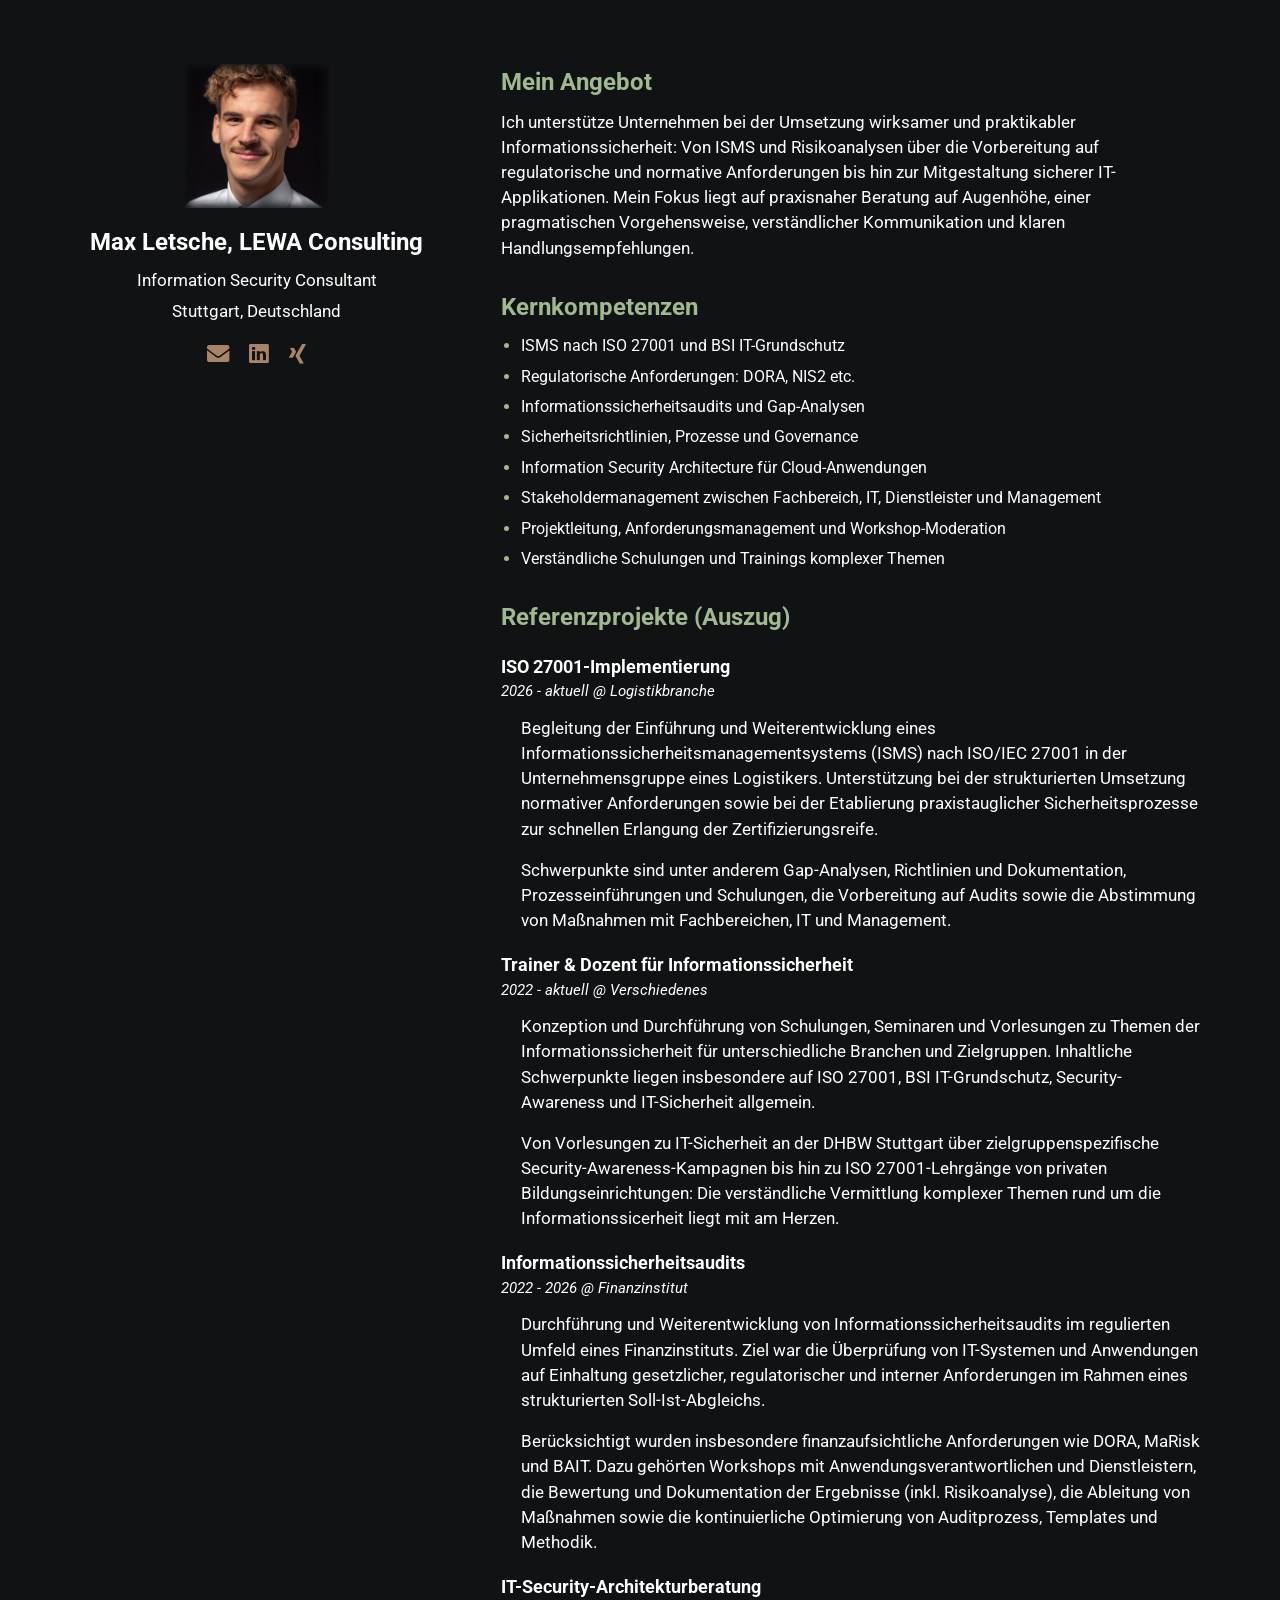
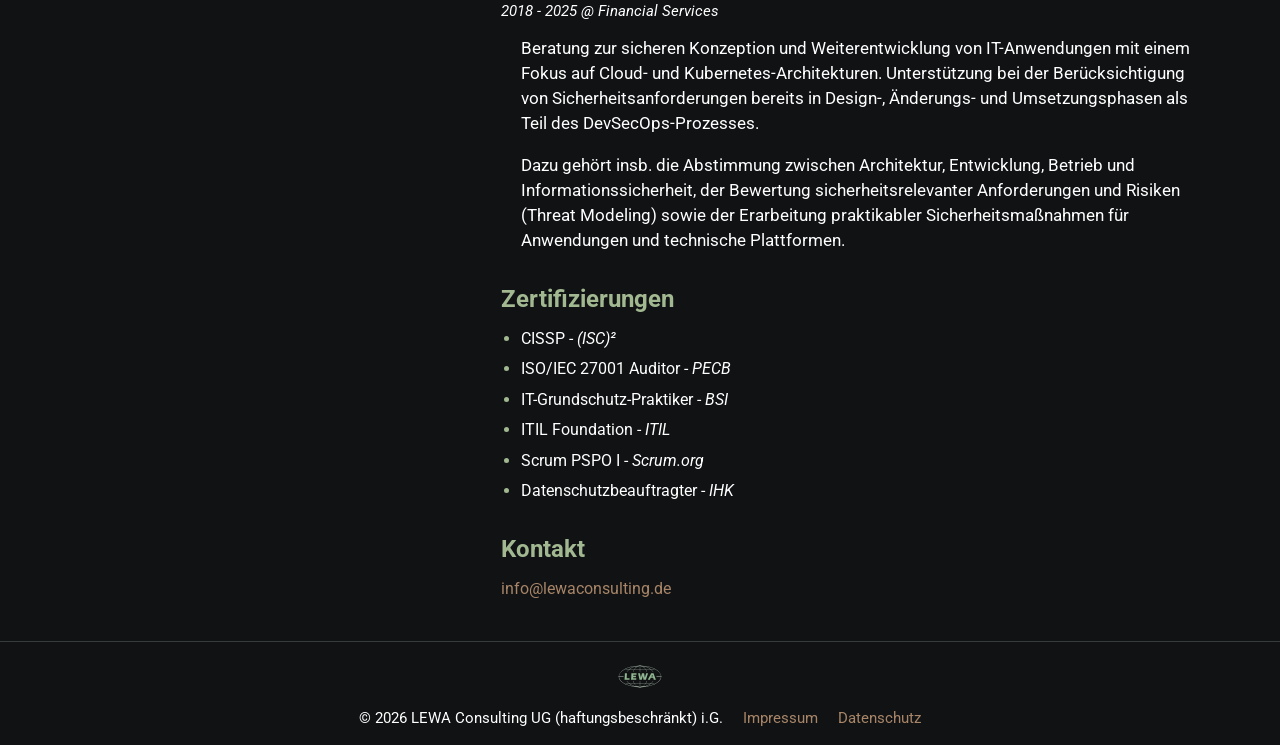
==== index.html @ 1317b78e "Typo fixed" ====
<!DOCTYPE html>
<html lang="de">
<head>
    <meta charset="UTF-8">
    <meta name="viewport" content="width=device-width, initial-scale=1.0">
    <meta http-equiv="X-UA-Compatible" content="ie=edge">
    <link rel="stylesheet" href="https://use.fontawesome.com/releases/v5.4.1/css/all.css" integrity="sha384-5sAR7xN1Nv6T6+dT2mhtzEpVJvfS3NScPQTrOxhwjIuvcA67KV2R5Jz6kr4abQsz" crossorigin="anonymous">
    <link rel="stylesheet" href="style.css">
    <title>LEWA Consulting - Informationssicherheit aus Stuttgart</title>
</head>
<body>
    <div class="grid-2">
        <div class="section-1">
            <div class="photo-frame">
                <img src="images/foto_ml.jpg" alt="Foto Max Letsche" class="photo">
            </div>
            <h1>Max Letsche, LEWA Consulting</h1>
            <p>Information Security Consultant</p>
            <p>Stuttgart, Deutschland</p>
            <a href="mailto:info@lewaconsulting.de"><i class="fas fa-envelope"></i></a>
            <a href="https://www.linkedin.com/in/mletsche/"><i class="fab fa-linkedin"></i></a>
            <a href="https://www.xing.com/profile/Max_Letsche/"><i class="fab fa-xing"></i></a>
        </div>
        <div class="section-2">
            <h2>Mein Angebot</h2>
            <p>Ich unterstütze Unternehmen bei der Umsetzung wirksamer und praktikabler Informationssicherheit: Von ISMS und Risikoanalysen über die Vorbereitung auf regulatorische und normative Anforderungen bis hin zur Mitgestaltung sicherer IT-Applikationen. Mein Fokus liegt auf praxisnaher Beratung auf Augenhöhe, einer pragmatischen Vorgehensweise, verständlicher Kommunikation und klaren Handlungsempfehlungen.</p>

            <h2>Kernkompetenzen</h2>
            <ul>
                <li>ISMS nach ISO 27001 und BSI IT-Grundschutz</li>
                <li>Regulatorische Anforderungen: DORA, NIS2 etc.</li>
                <li>Informationssicherheitsaudits und Gap-Analysen</li>
                <li>Sicherheitsrichtlinien, Prozesse und Governance</li>
                <li>Information Security Architecture für Cloud-Anwendungen</li>
                <li>Stakeholdermanagement zwischen Fachbereich, IT, Dienstleister und Management</li>
                <li>Projektleitung, Anforderungsmanagement und Workshop-Moderation</li>
                <li>Verständliche Schulungen und Trainings komplexer Themen</li>
            </ul>

            <h2>Referenzprojekte (Auszug)</h2>
            <h3>ISO 27001-Implementierung</h3>
            <div class="project-meta">2026 - aktuell @ Logistikbranche</div>
            <div class="project-details">
                <p>Begleitung der Einführung und Weiterentwicklung eines Informationssicherheitsmanagementsystems (ISMS) nach ISO/IEC 27001 in der Unternehmensgruppe eines Logistikers. Unterstützung bei der strukturierten Umsetzung normativer Anforderungen sowie bei der Etablierung praxistauglicher Sicherheitsprozesse zur schnellen Erlangung der Zertifizierungsreife.</p>
                <p>Schwerpunkte sind unter anderem Gap-Analysen, Richtlinien und Dokumentation, Prozesseinführungen und Schulungen, die Vorbereitung auf Audits sowie die Abstimmung von Maßnahmen mit Fachbereichen, IT und Management.</p>
            </div>
            <h3>Trainer & Dozent für Informationssicherheit</h3>
            <div class="project-meta">2022 - aktuell @ Verschiedenes</div>
            <div class="project-details">
                <p>Konzeption und Durchführung von Schulungen, Seminaren und Vorlesungen zu Themen der Informationssicherheit für unterschiedliche Branchen und Zielgruppen. Inhaltliche Schwerpunkte liegen insbesondere auf ISO 27001, BSI IT-Grundschutz, Security-Awareness und IT-Sicherheit allgemein.</p>
                <p>Von Vorlesungen zu IT-Sicherheit an der DHBW Stuttgart über zielgruppenspezifische Security-Awareness-Kampagnen bis hin zu ISO 27001-Lehrgänge von privaten Bildungseinrichtungen: Die verständliche Vermittlung komplexer Themen rund um die Informationssicerheit liegt mit am Herzen.</p>
            </div>
            <h3>Informationssicherheitsaudits</h3>
            <div class="project-meta">2022 - 2026 @ Finanzinstitut</div>
            <div class="project-details">
                <p>Durchführung und Weiterentwicklung von Informationssicherheitsaudits im regulierten Umfeld eines Finanzinstituts. Ziel war die Überprüfung von IT-Systemen und Anwendungen auf Einhaltung gesetzlicher, regulatorischer und interner Anforderungen im Rahmen eines strukturierten Soll-Ist-Abgleichs.</p>
                <p>Berücksichtigt wurden insbesondere finanzaufsichtliche Anforderungen wie DORA, MaRisk und BAIT. Dazu gehörten Workshops mit Anwendungsverantwortlichen und Dienstleistern, die Bewertung und Dokumentation der Ergebnisse (inkl. Risikoanalyse), die Ableitung von Maßnahmen sowie die kontinuierliche Optimierung von Auditprozess, Templates und Methodik.</p>
            </div>
            <h3>IT-Security-Architekturberatung</h3>
            <div class="project-meta">2018 - 2025 @ Financial Services</div>
            <div class="project-details">
                <p>Beratung zur sicheren Konzeption und Weiterentwicklung von IT-Anwendungen mit einem Fokus auf Cloud- und Kubernetes-Architekturen. Unterstützung bei der Berücksichtigung von Sicherheitsanforderungen bereits in Design-, Änderungs- und Umsetzungsphasen als Teil des DevSecOps-Prozesses.</p>
                <p>Dazu gehört insb. die Abstimmung zwischen Architektur, Entwicklung, Betrieb und Informationssicherheit, der Bewertung sicherheitsrelevanter Anforderungen und Risiken (Threat Modeling) sowie der Erarbeitung praktikabler Sicherheitsmaßnahmen für Anwendungen und technische Plattformen.</p>
            </div>


            <h2>Zertifizierungen</h2>
            <ul>
                <li>CISSP - <i>(ISC)²</i></li>
                <li>ISO/IEC 27001 Auditor - <i>PECB</i></li>
                <li>IT-Grundschutz-Praktiker - <i>BSI</i></li>
                <li>ITIL Foundation - <i>ITIL</i></li>
                <li>Scrum PSPO I - <i>Scrum.org</i></li>
                <li>Datenschutzbeauftragter - <i>IHK</i></li>
            </ul>

            <h2>Kontakt</h2>
            <a href="mailto:info@lewaconsulting.de">info@lewaconsulting.de</a>
        </div>
    </div>
    <footer>
        <img src="images/logo.svg" alt="LEWA Consulting Logo" class="footer-logo">
        <div class="footer-text">
            © 2026 LEWA Consulting UG (haftungsbeschränkt) i.G.
            <a href="impressum.html">Impressum</a>
            <a href="datenschutz.html">Datenschutz</a>
        </div>
    </footer>
</body>
</html>
---- style.css ----
@import url('https://fonts.googleapis.com/css?family=Roboto');

/* Global */
* {
    box-sizing: border-box;
}

html,
body {
    height: 100%;
}

body {
    margin: 0;
    min-height: 100vh;
    display: flex;
    flex-direction: column;
    font-family: 'Roboto', sans-serif;
    background-color: #101214;
    color: #fff;
    line-height: 1.5;
    position: relative;
    overflow-x: hidden;
}

/* Logo im Hintergrund
body::before {
    content: "";
    position: fixed;
    inset: 2rem clamp(2rem, 8vw, 8rem);
    background: url("images/logo.svg") center center / contain no-repeat;
    opacity: 0.04;
    pointer-events: none;
    z-index: 0;
}
*/

h1,
h2,
h3,
p {
    margin-top: 0;
}

h2 {
    color: #A1B891;
}

a {
    color: #A88567;
    text-decoration: none;
    transition: color 0.2s ease, transform 0.2s ease;
}

ul,
ol {
    margin: 0 0 1rem 1.25rem;
    padding: 0;
}

li {
    margin-bottom: 0.4rem;
}

li::marker {
    color: #A1B891;
}

.grid-2 {
    flex: 1;
    display: grid;
    grid-template-columns: minmax(280px, 360px) minmax(500px, 1000px);
    gap: 4rem;
    align-items: start;
    width: 100%;
    max-width: 1600px;
    margin: 0 auto;
    padding: 4rem clamp(2rem, 6vw, 8rem) 2rem;
}

.grid-2,
footer,
.legal-page {
    position: relative;
    z-index: 1;
}

/* section 1 */

.section-1 {
    position: sticky;
    top: 2rem;
    align-self: start;
    text-align: center;
}

.photo-frame {
    position: relative;
    display: block;
    width: 220px;
    max-width: 40%;
    margin: 0 auto 16px auto;
    overflow: hidden;
}

.photo {
    display: block;
    width: 100%;
    height: auto;
}

.photo-frame::after {
    content: "";
    position: absolute;
    inset: 0;
    box-shadow: inset 0 0 9px 4px #101214;
    pointer-events: none;
}

.section-1 h1 {
    font-size: 1.5rem;
    margin-bottom: 0.5rem;
}

.section-1 p {
    font-size: 1.05rem;
    margin-bottom: 0.35rem;
}

.section-1 a {
    display: inline-block;
    font-size: 1.4rem;
    padding: 0.5rem;
}

.section-1 a:hover {
    color: #A1B891;
}

/* section 2 */

.section-2 {
    max-width: 950px;
}

.section-2 h2 {
    font-size: 1.5rem;
    margin-top: 1.75rem;
    margin-bottom: 0.6rem;
}

.section-2 h2:first-child {
    margin-top: 0;
}

.section-2 h3 {
    font-size: 1.15rem;
    margin-top: 1.1rem;
    margin-bottom: 0;
}

.project-meta {
    margin-bottom: 0.8rem;
    font-size: 0.95rem;
    font-style: italic;
}

.project-details {
    margin-left: 1.25rem;
}

.section-2 p {
    font-size: 1.05rem;
    margin-bottom: 1rem;
}

.section-2 a {
    display: inline-block;
    margin-right: 1rem;
    margin-bottom: 0.5rem;
}

.section-2 a:hover {
    color: #A1B891;
}


/* footer */

footer {
    margin-top: auto;
    text-align: center;
    padding: 1rem 1.5rem;
    border-top: 1px solid rgba(207, 227, 207, 0.2);
    font-size: 0.95rem;
}

.footer-logo {
    display: block;
    width: 74px;
    height: auto;
    margin: 0 auto 0.75rem auto;
    opacity: 0.9;
}

footer a {
    margin-left: 1rem;
}

footer a:hover {
    color: #A1B891;
}

/* legal sub-pages */
.legal-page {
    flex: 1;
    width: 100%;
    max-width: 900px;
    margin: 0 auto;
    padding: 3rem 1.5rem 2rem;
}

.legal-page h1 {
    margin-bottom: 1.5rem;
    font-size: 2rem;
}

.legal-page h2 {
    margin-top: 2rem;
    margin-bottom: 0.75rem;
    font-size: 1.3rem;
}

.legal-page p {
    margin-bottom: 1rem;
    font-size: 1.05rem;
}

.legal-page a:hover {
    color: #A1B891;
}

/* media queries */
@media (max-width: 900px) {
    .grid-2 {
        grid-template-columns: 1fr;
        gap: 2.5rem;
        padding: 2rem 1.5rem;
    }

    .section-1 {
        position: static;
        top: auto;
    }

    .section-1,
    .section-2 {
        width: 100%;
        max-width: none;
    }

    .section-2 {
        padding: 0;
    }
}

@media (max-width: 480px) {
    .photo-frame {
        width: 120px;
        max-width: 50%;
    }

    .section-1 h2 {
        font-size: 1.6rem;
    }

    .section-2 h2 {
        font-size: 1.3rem;
    }

    .section-2 h3 {
        font-size: 1.05rem;
    }

    .legal-page h1 {
        font-size: 1.6rem;
    }

    .legal-page h2 {
        font-size: 1.15rem;
    }

    footer a {
        display: inline-block;
        margin: 0.4rem 0.5rem 0 0.5rem;
    }
}
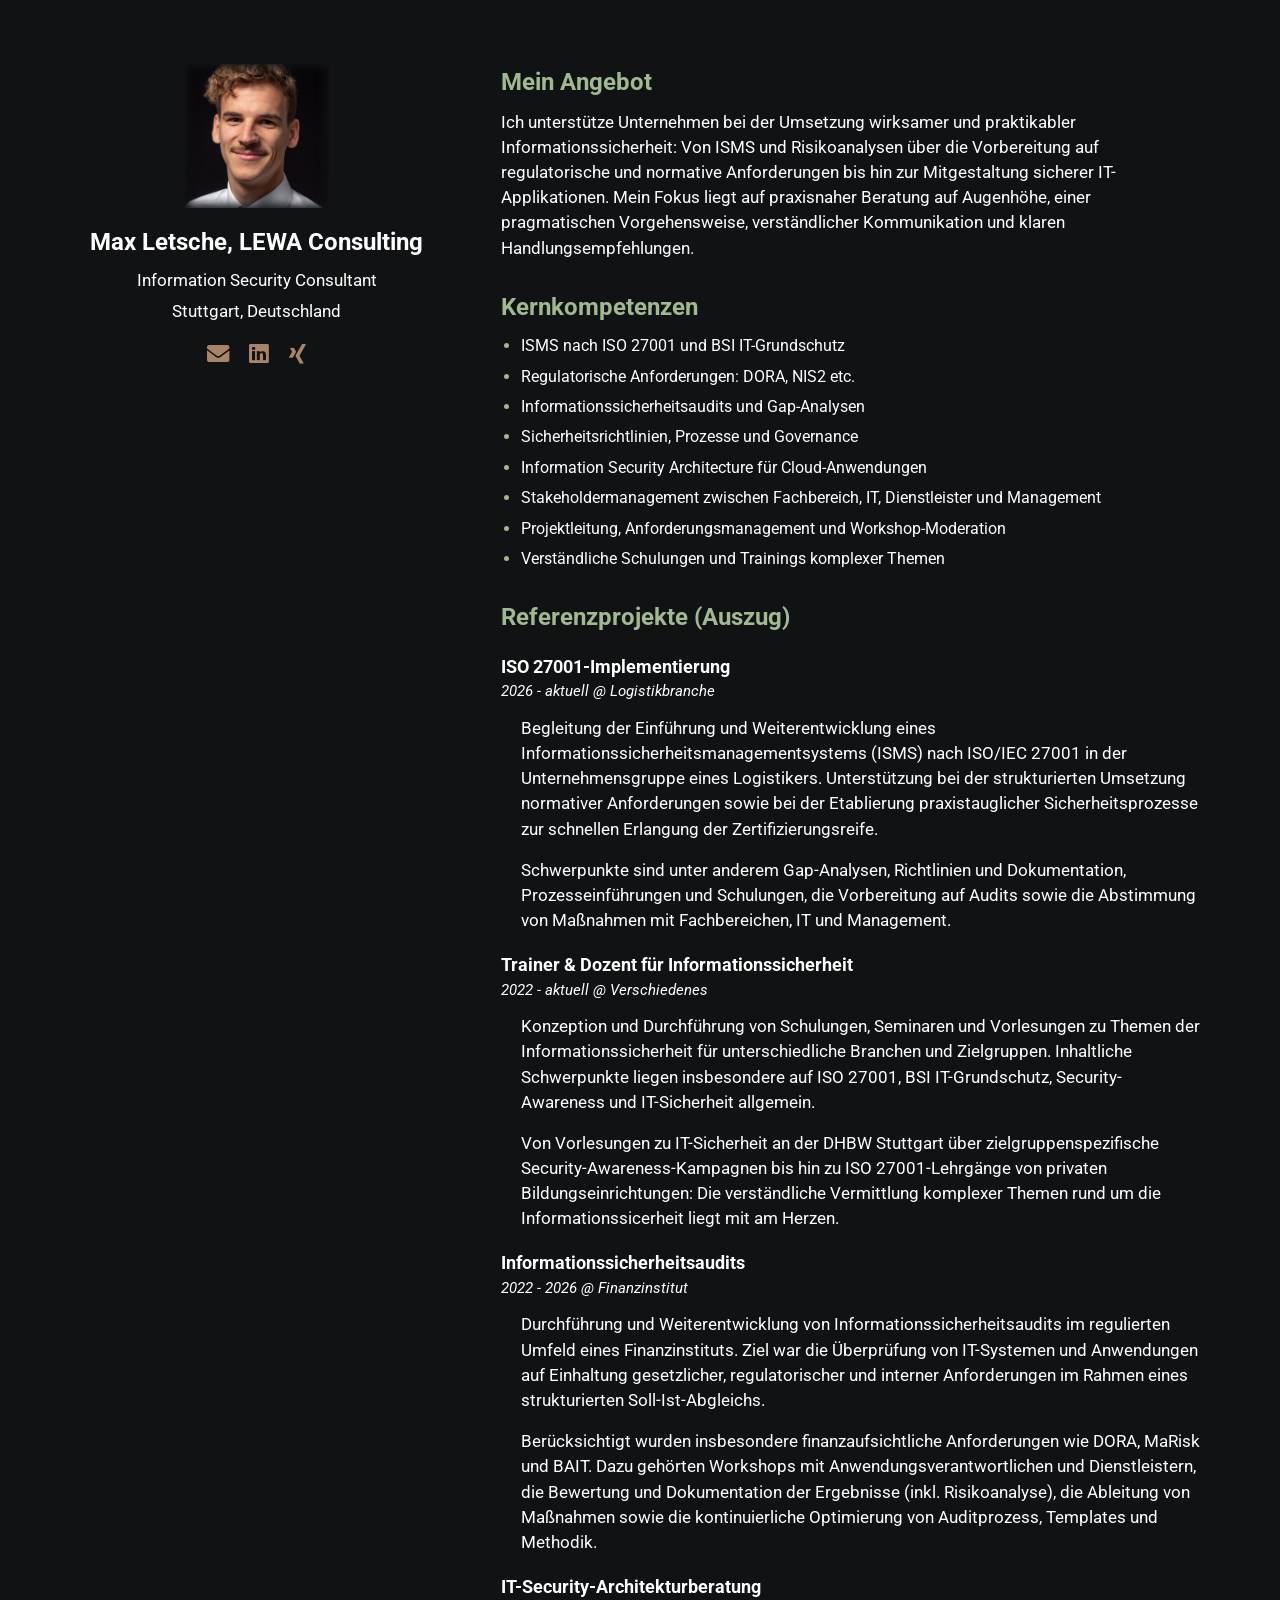
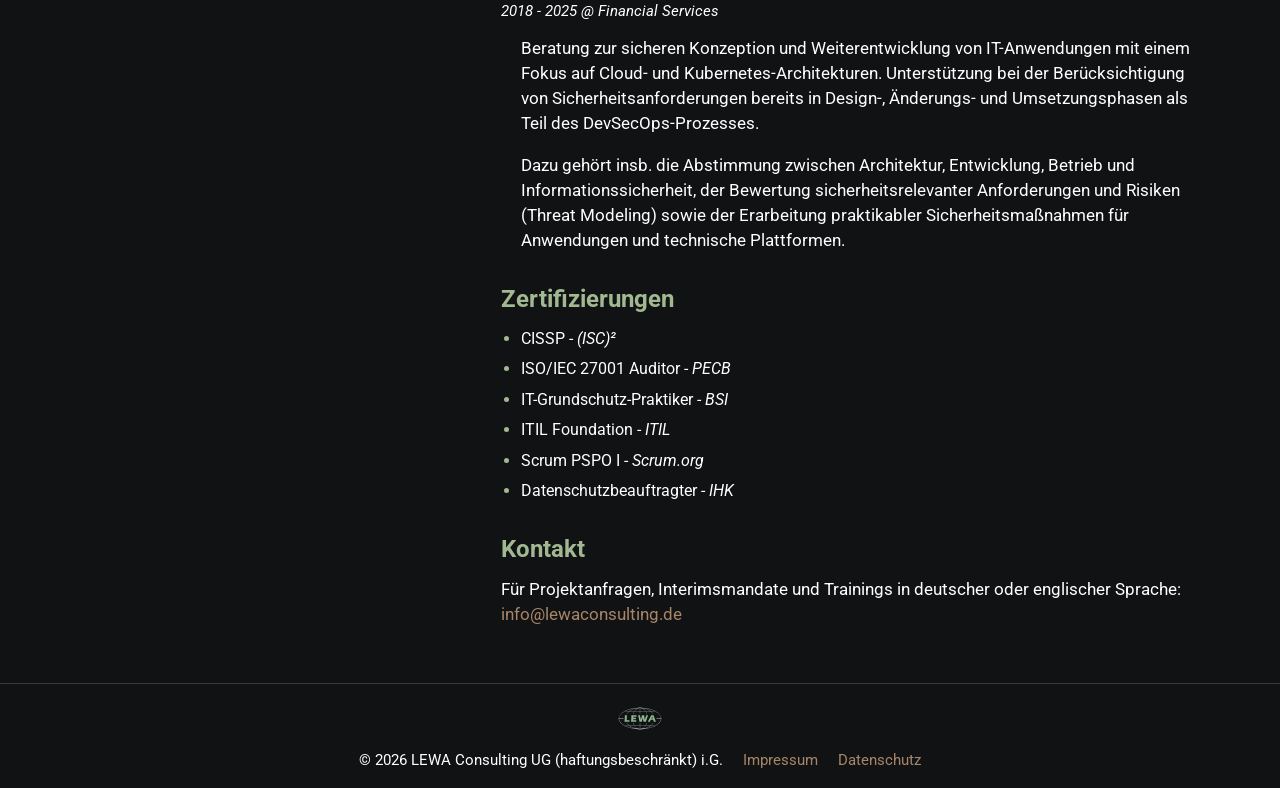
==== commit 07c0331f: "Added contact details" ====
--- a/index.html
+++ b/index.html
@@ -75,7 +75,7 @@
             </ul>
 
             <h2>Kontakt</h2>
-            <a href="mailto:info@lewaconsulting.de">info@lewaconsulting.de</a>
+            <p>Für Projektanfragen, Interimsmandate und Trainings in deutscher oder englischer Sprache: <a href="mailto:info@lewaconsulting.de">info@lewaconsulting.de</a></p>
         </div>
     </div>
     <footer>
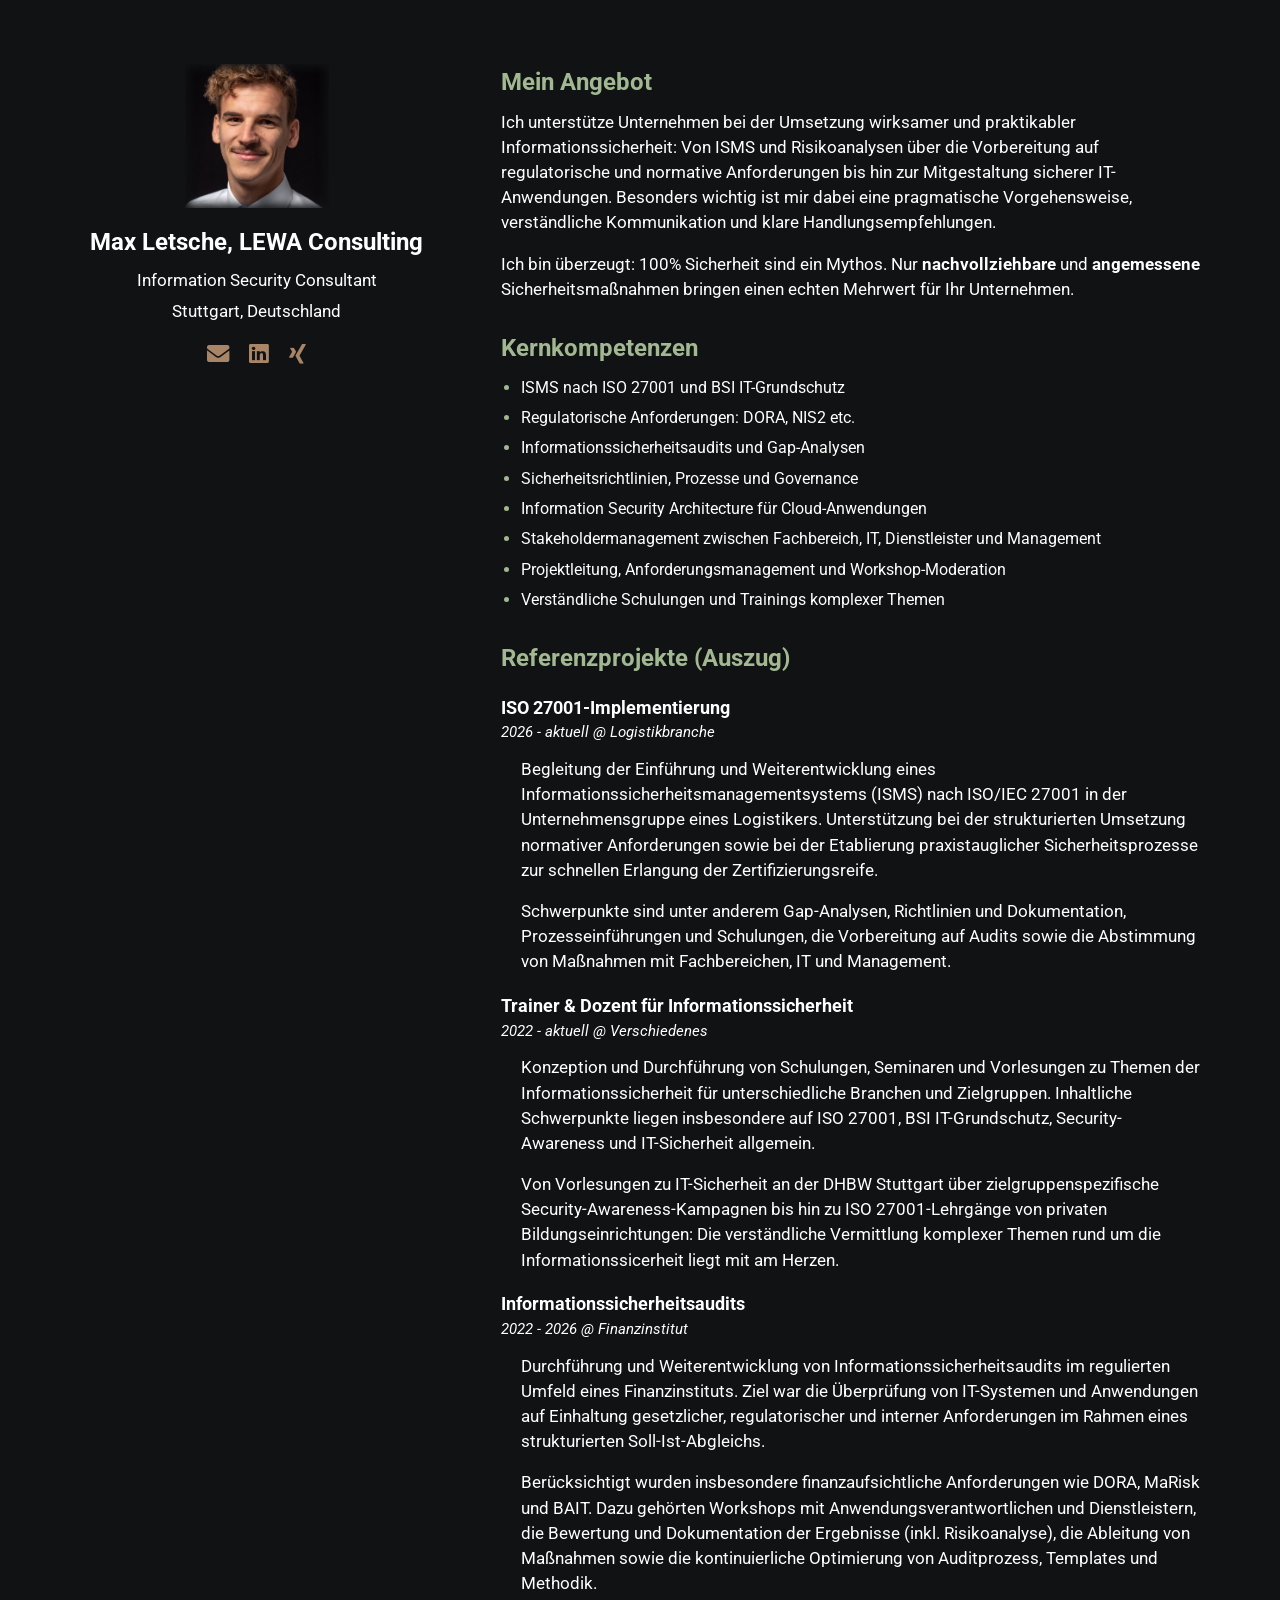
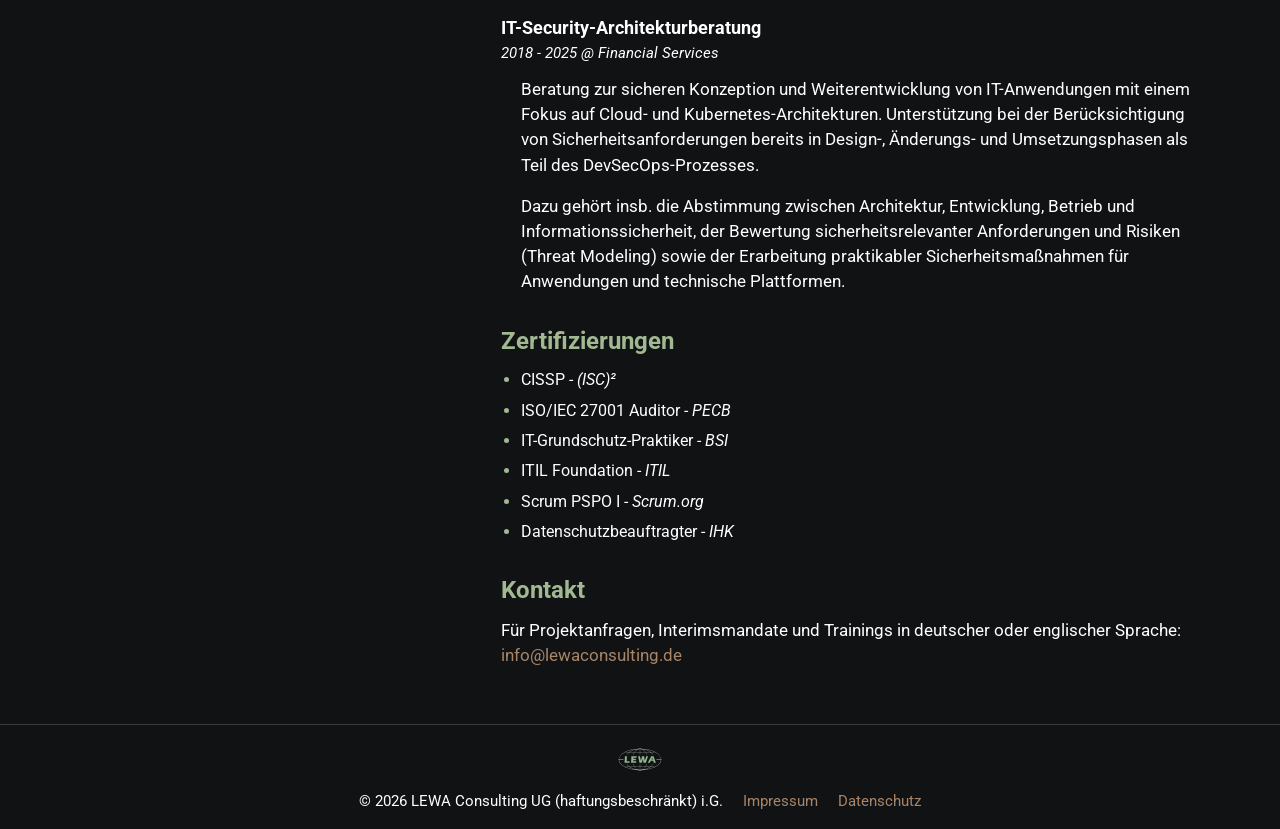
==== commit e8104bcf: "Small changes to "Mein Angebot"" ====
--- a/index.html
+++ b/index.html
@@ -23,7 +23,8 @@
         </div>
         <div class="section-2">
             <h2>Mein Angebot</h2>
-            <p>Ich unterstütze Unternehmen bei der Umsetzung wirksamer und praktikabler Informationssicherheit: Von ISMS und Risikoanalysen über die Vorbereitung auf regulatorische und normative Anforderungen bis hin zur Mitgestaltung sicherer IT-Applikationen. Mein Fokus liegt auf praxisnaher Beratung auf Augenhöhe, einer pragmatischen Vorgehensweise, verständlicher Kommunikation und klaren Handlungsempfehlungen.</p>
+            <p>Ich unterstütze Unternehmen bei der Umsetzung wirksamer und praktikabler Informationssicherheit: Von ISMS und Risikoanalysen über die Vorbereitung auf regulatorische und normative Anforderungen bis hin zur Mitgestaltung sicherer IT-Anwendungen. Besonders wichtig ist mir dabei eine pragmatische Vorgehensweise, verständliche Kommunikation und klare Handlungsempfehlungen.</p>
+            <p>Ich bin überzeugt: 100% Sicherheit sind ein Mythos. Nur <strong>nachvollziehbare</strong> und <strong>angemessene</strong> Sicherheitsmaßnahmen bringen einen echten Mehrwert für Ihr Unternehmen.</p>
 
             <h2>Kernkompetenzen</h2>
             <ul>
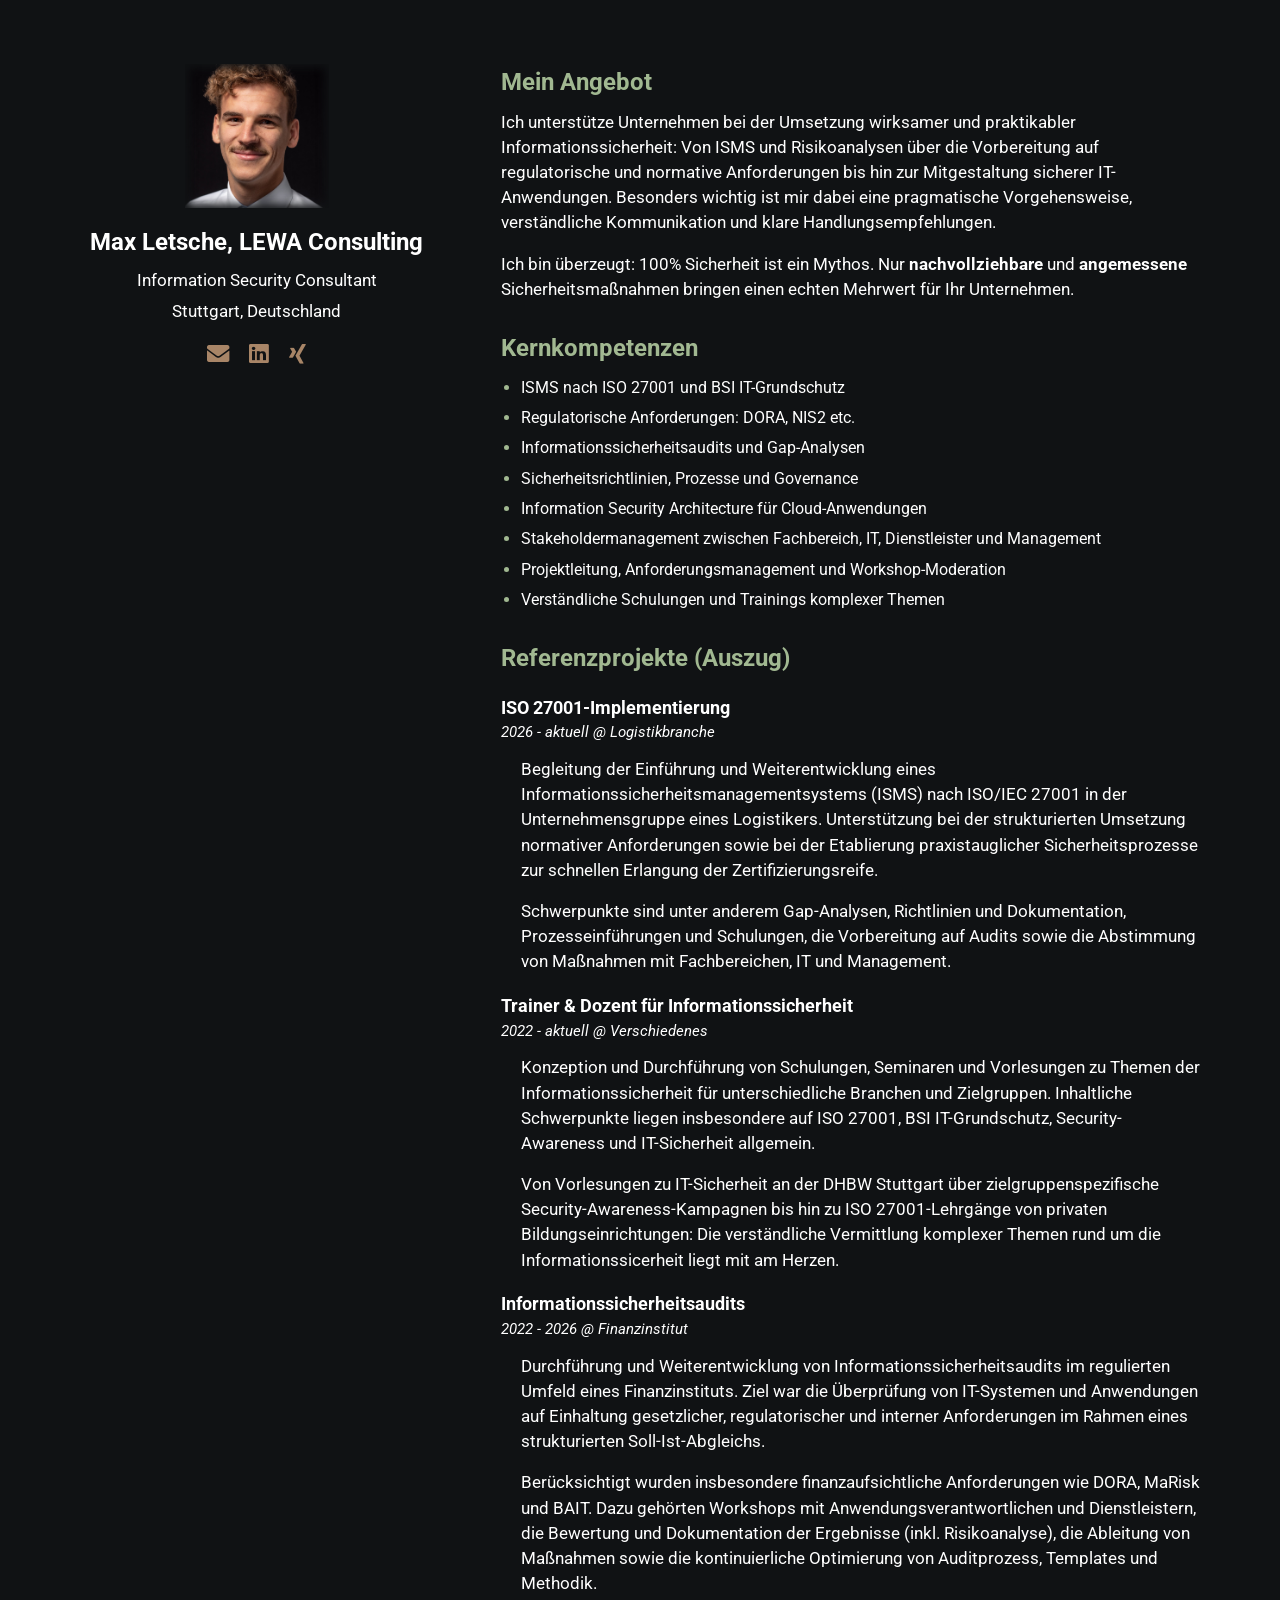
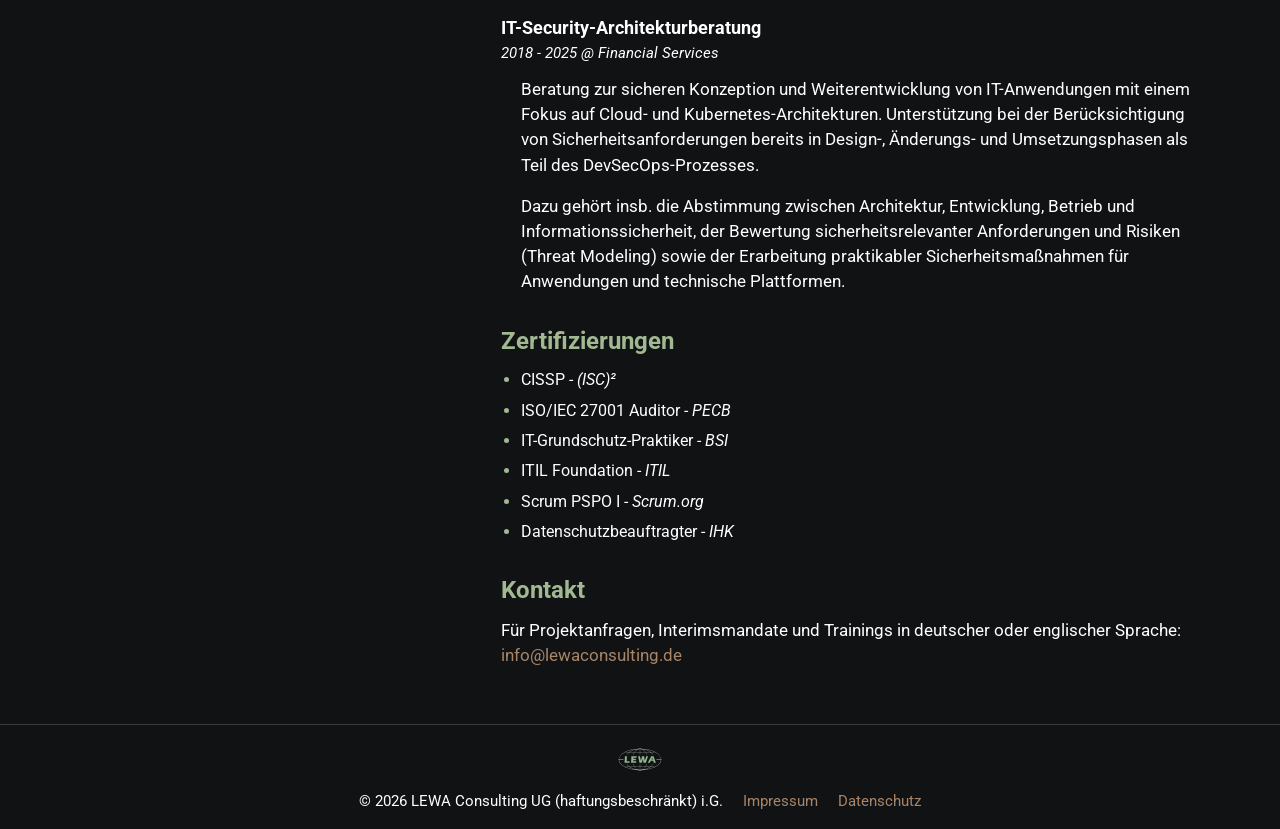
==== commit 858bc01e: "Typo" ====
--- a/index.html
+++ b/index.html
@@ -24,7 +24,7 @@
         <div class="section-2">
             <h2>Mein Angebot</h2>
             <p>Ich unterstütze Unternehmen bei der Umsetzung wirksamer und praktikabler Informationssicherheit: Von ISMS und Risikoanalysen über die Vorbereitung auf regulatorische und normative Anforderungen bis hin zur Mitgestaltung sicherer IT-Anwendungen. Besonders wichtig ist mir dabei eine pragmatische Vorgehensweise, verständliche Kommunikation und klare Handlungsempfehlungen.</p>
-            <p>Ich bin überzeugt: 100% Sicherheit sind ein Mythos. Nur <strong>nachvollziehbare</strong> und <strong>angemessene</strong> Sicherheitsmaßnahmen bringen einen echten Mehrwert für Ihr Unternehmen.</p>
+            <p>Ich bin überzeugt: 100% Sicherheit ist ein Mythos. Nur <strong>nachvollziehbare</strong> und <strong>angemessene</strong> Sicherheitsmaßnahmen bringen einen echten Mehrwert für Ihr Unternehmen.</p>
 
             <h2>Kernkompetenzen</h2>
             <ul>
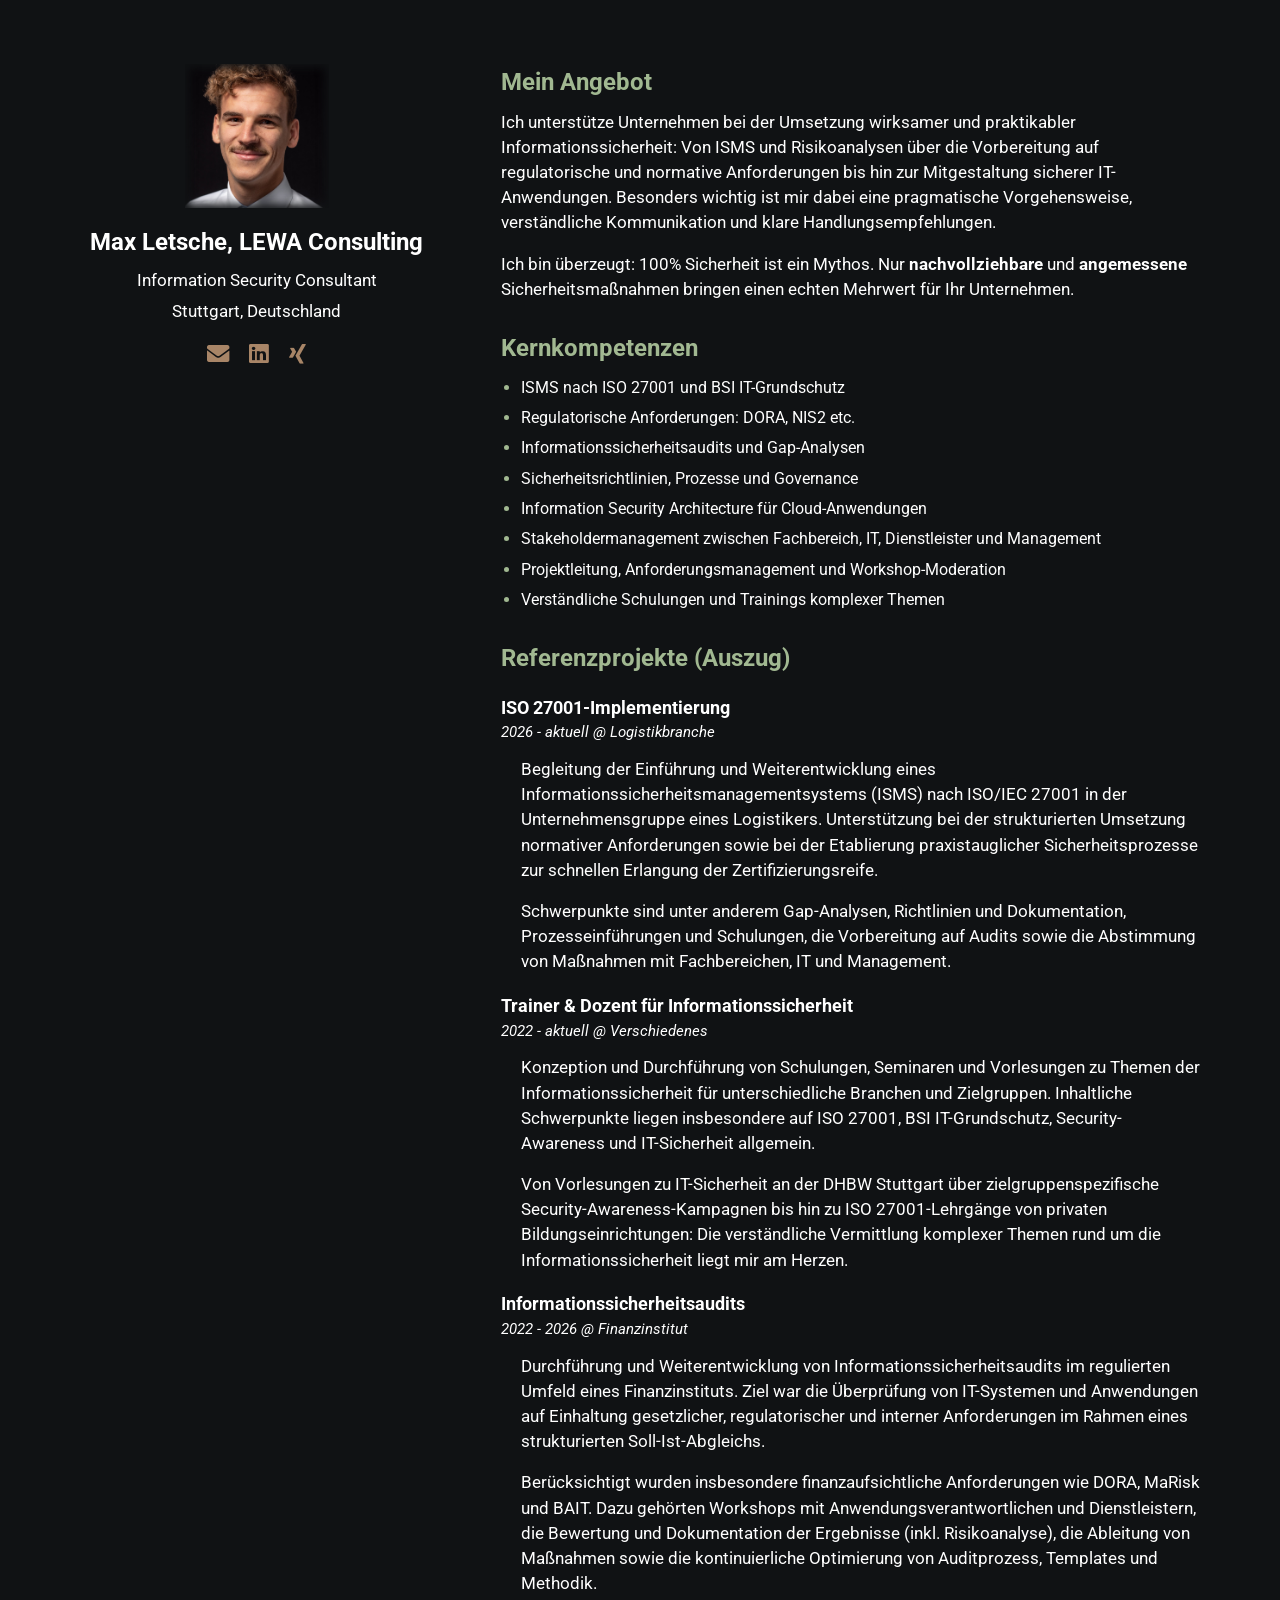
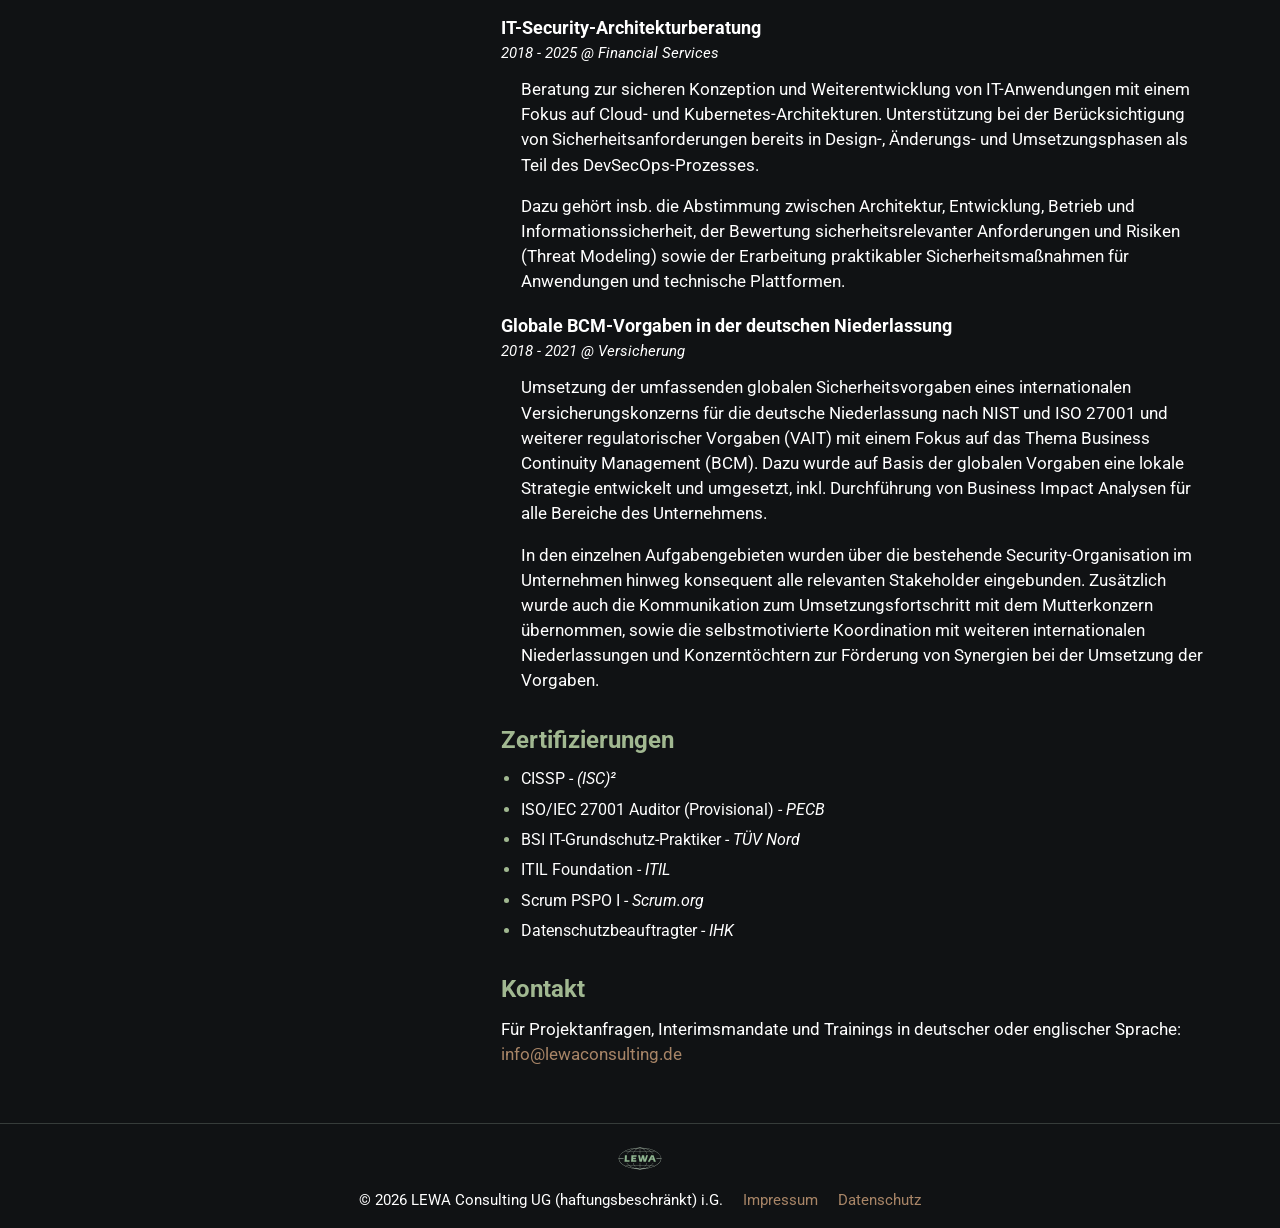
==== commit 89bad26c: "Added content" ====
--- a/index.html
+++ b/index.html
@@ -49,7 +49,7 @@
             <div class="project-meta">2022 - aktuell @ Verschiedenes</div>
             <div class="project-details">
                 <p>Konzeption und Durchführung von Schulungen, Seminaren und Vorlesungen zu Themen der Informationssicherheit für unterschiedliche Branchen und Zielgruppen. Inhaltliche Schwerpunkte liegen insbesondere auf ISO 27001, BSI IT-Grundschutz, Security-Awareness und IT-Sicherheit allgemein.</p>
-                <p>Von Vorlesungen zu IT-Sicherheit an der DHBW Stuttgart über zielgruppenspezifische Security-Awareness-Kampagnen bis hin zu ISO 27001-Lehrgänge von privaten Bildungseinrichtungen: Die verständliche Vermittlung komplexer Themen rund um die Informationssicerheit liegt mit am Herzen.</p>
+                <p>Von Vorlesungen zu IT-Sicherheit an der DHBW Stuttgart über zielgruppenspezifische Security-Awareness-Kampagnen bis hin zu ISO 27001-Lehrgänge von privaten Bildungseinrichtungen: Die verständliche Vermittlung komplexer Themen rund um die Informationssicherheit liegt mir am Herzen.</p>
             </div>
             <h3>Informationssicherheitsaudits</h3>
             <div class="project-meta">2022 - 2026 @ Finanzinstitut</div>
@@ -63,13 +63,19 @@
                 <p>Beratung zur sicheren Konzeption und Weiterentwicklung von IT-Anwendungen mit einem Fokus auf Cloud- und Kubernetes-Architekturen. Unterstützung bei der Berücksichtigung von Sicherheitsanforderungen bereits in Design-, Änderungs- und Umsetzungsphasen als Teil des DevSecOps-Prozesses.</p>
                 <p>Dazu gehört insb. die Abstimmung zwischen Architektur, Entwicklung, Betrieb und Informationssicherheit, der Bewertung sicherheitsrelevanter Anforderungen und Risiken (Threat Modeling) sowie der Erarbeitung praktikabler Sicherheitsmaßnahmen für Anwendungen und technische Plattformen.</p>
             </div>
+            <h3>Globale BCM-Vorgaben in der deutschen Niederlassung</h3>
+            <div class="project-meta">2018 - 2021 @ Versicherung</div>
+            <div class="project-details">
+                <p>Umsetzung der umfassenden globalen Sicherheitsvorgaben eines internationalen Versicherungskonzerns für die deutsche Niederlassung nach NIST und ISO 27001 und weiterer regulatorischer Vorgaben (VAIT) mit einem Fokus auf das Thema Business Continuity Management (BCM). Dazu wurde auf Basis der globalen Vorgaben eine lokale Strategie entwickelt und umgesetzt, inkl. Durchführung von Business Impact Analysen für alle Bereiche des Unternehmens.</p>
+                <p>In den einzelnen Aufgabengebieten wurden über die bestehende Security-Organisation im Unternehmen hinweg konsequent alle relevanten Stakeholder eingebunden. Zusätzlich wurde auch die Kommunikation zum Umsetzungsfortschritt mit dem Mutterkonzern übernommen, sowie die selbstmotivierte Koordination mit weiteren internationalen Niederlassungen und Konzerntöchtern zur Förderung von Synergien bei der Umsetzung der Vorgaben.</p>
+            </div>
 
 
             <h2>Zertifizierungen</h2>
             <ul>
                 <li>CISSP - <i>(ISC)²</i></li>
-                <li>ISO/IEC 27001 Auditor - <i>PECB</i></li>
-                <li>IT-Grundschutz-Praktiker - <i>BSI</i></li>
+                <li>ISO/IEC 27001 Auditor (Provisional) - <i>PECB</i></li>
+                <li>BSI IT-Grundschutz-Praktiker - <i>TÜV Nord</i></li>
                 <li>ITIL Foundation - <i>ITIL</i></li>
                 <li>Scrum PSPO I - <i>Scrum.org</i></li>
                 <li>Datenschutzbeauftragter - <i>IHK</i></li>
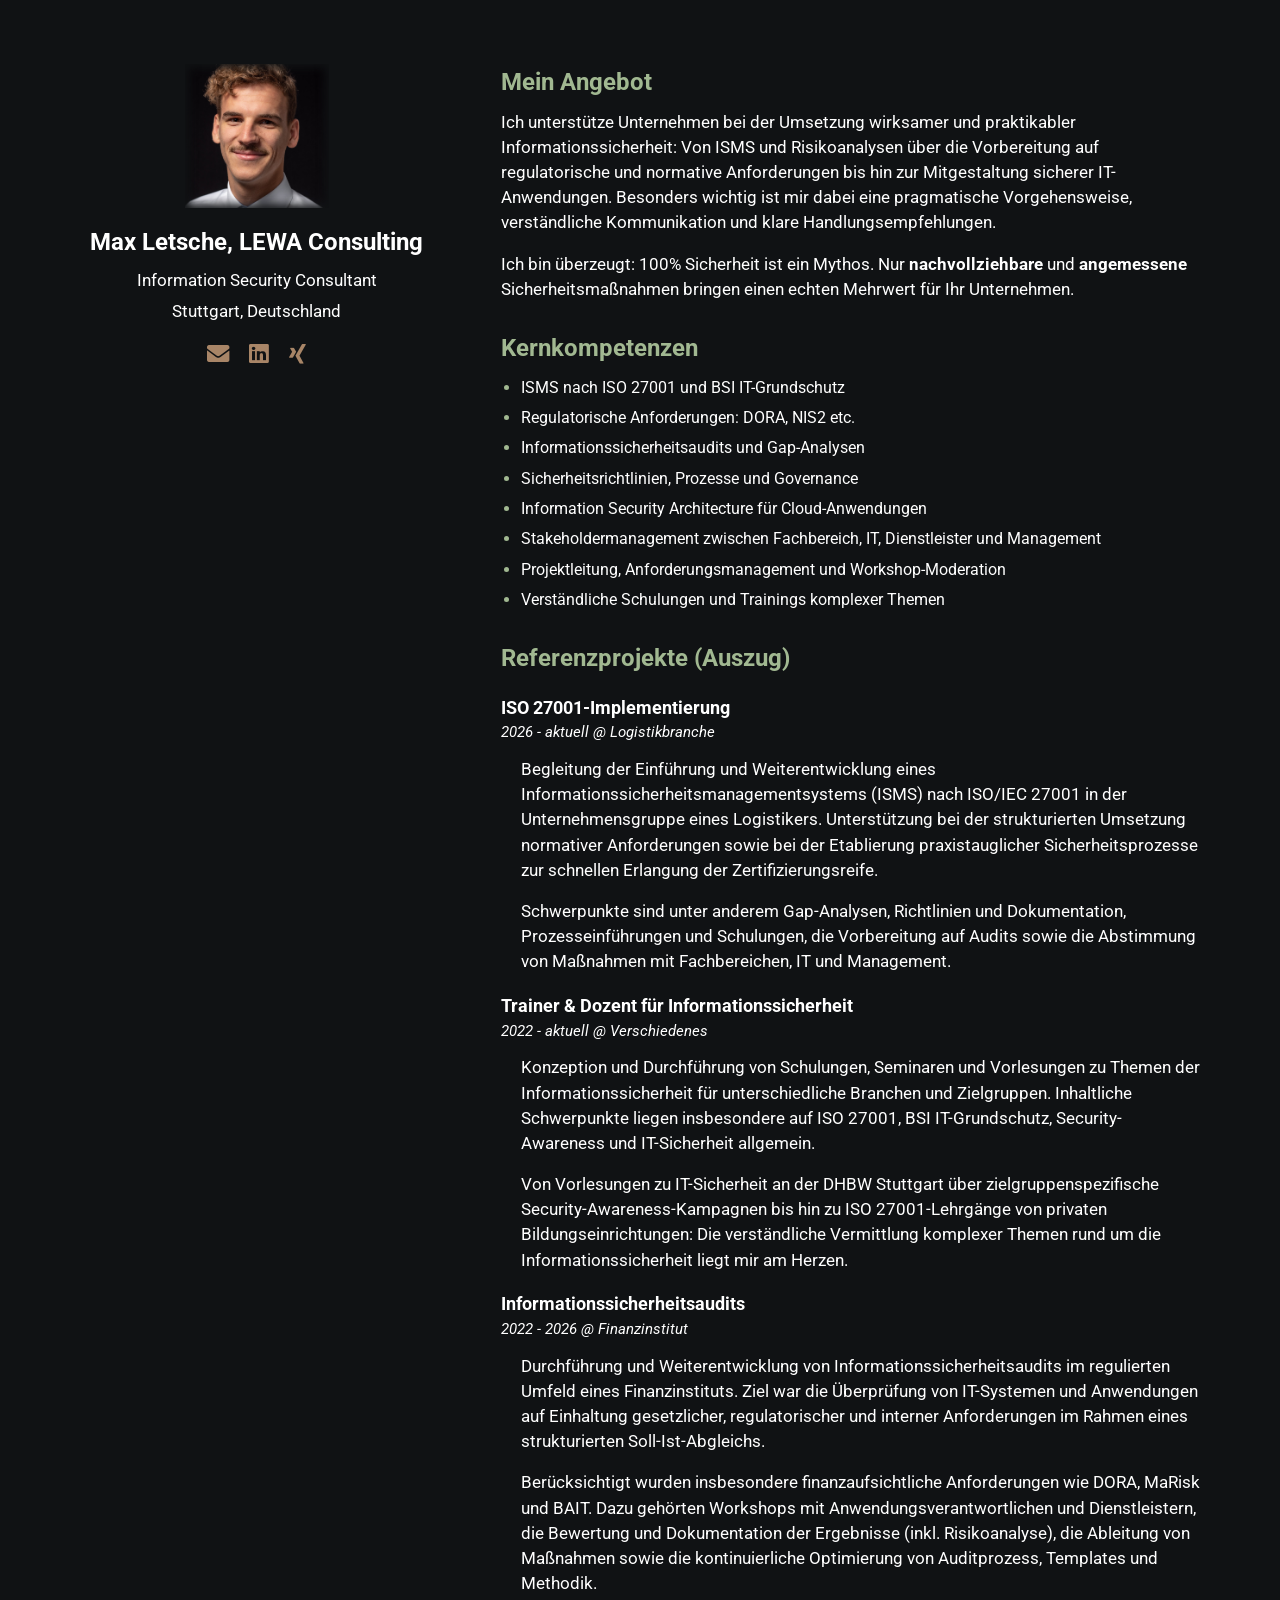
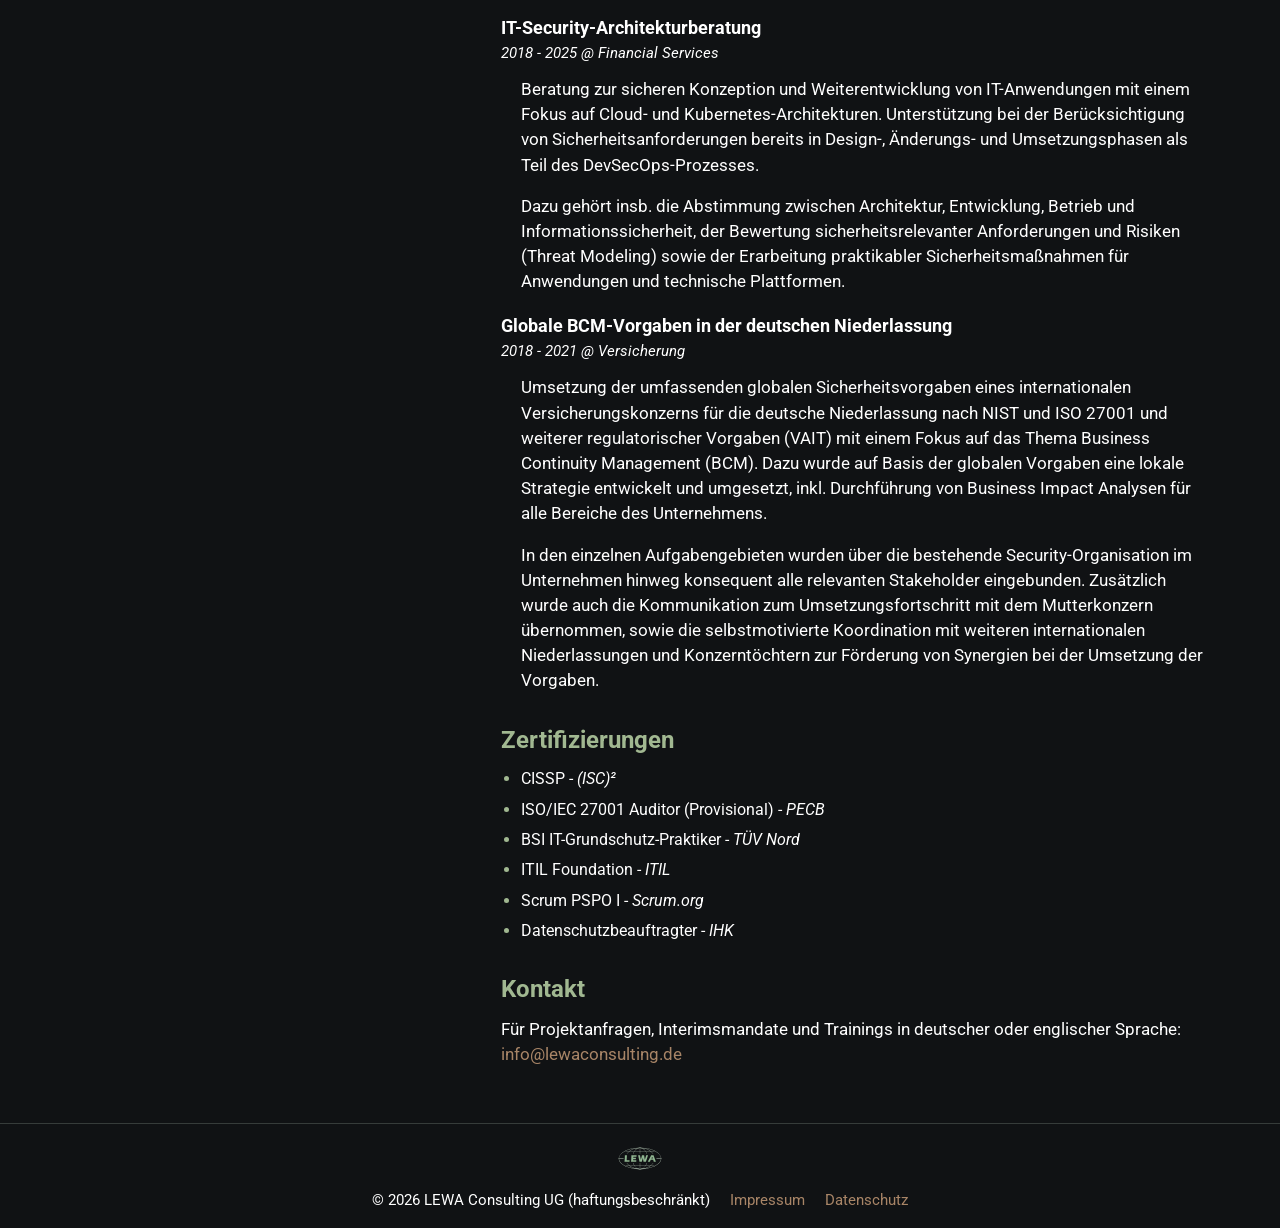
==== commit b8d8c6a6: "Changed Firmierung" ====
--- a/index.html
+++ b/index.html
@@ -88,7 +88,7 @@
     <footer>
         <img src="images/logo.svg" alt="LEWA Consulting Logo" class="footer-logo">
         <div class="footer-text">
-            © 2026 LEWA Consulting UG (haftungsbeschränkt) i.G.
+            © 2026 LEWA Consulting UG (haftungsbeschränkt)
             <a href="impressum.html">Impressum</a>
             <a href="datenschutz.html">Datenschutz</a>
         </div>
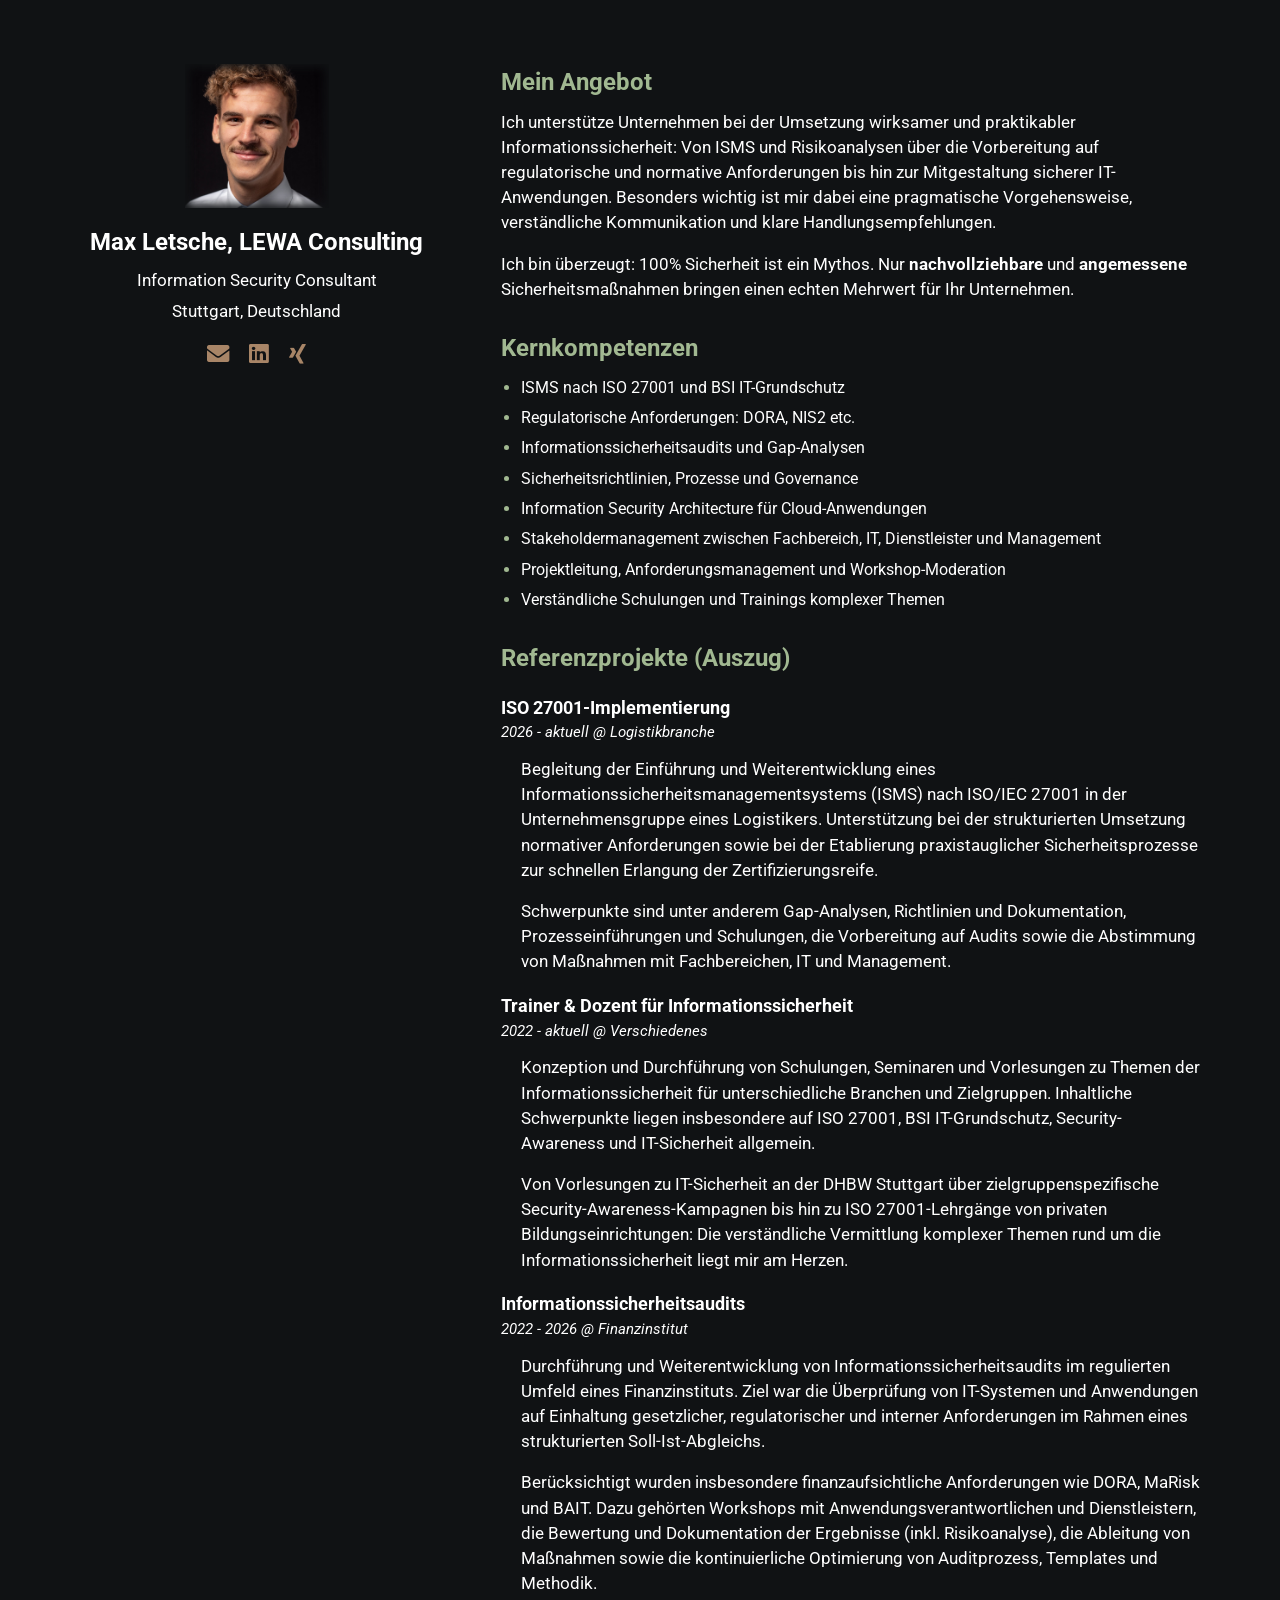
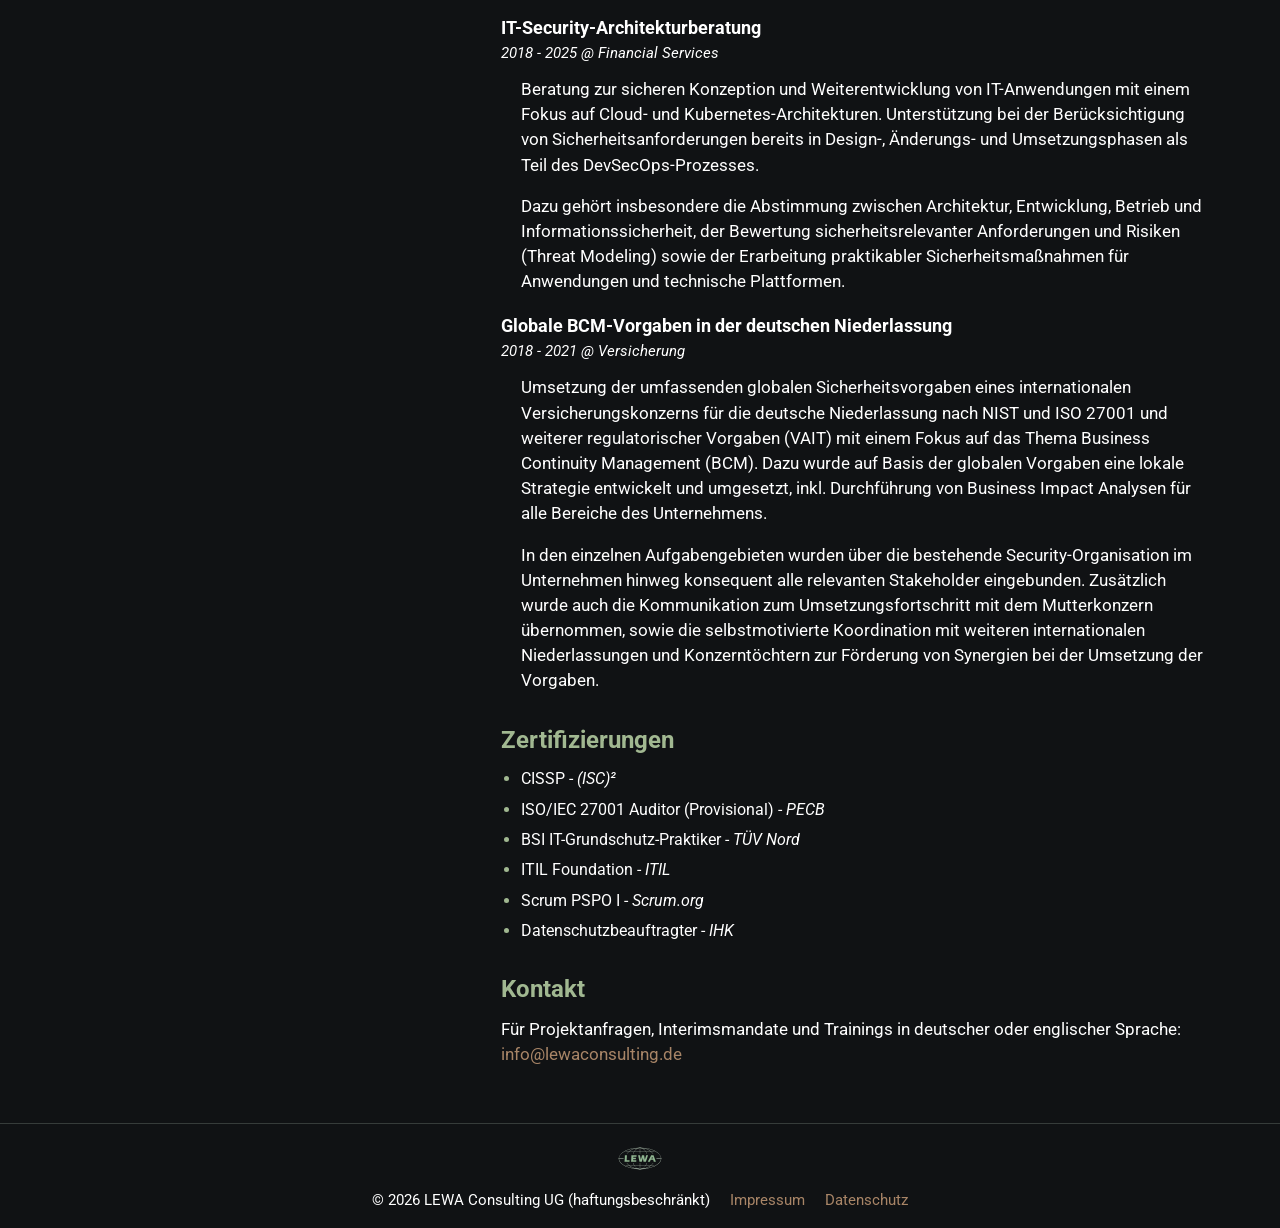
==== commit 2fdbfeda: "Meta tags added for indexing" ====
--- a/index.html
+++ b/index.html
@@ -3,10 +3,32 @@
 <head>
     <meta charset="UTF-8">
     <meta name="viewport" content="width=device-width, initial-scale=1.0">
-    <meta http-equiv="X-UA-Compatible" content="ie=edge">
+    <meta name="google-site-verification" content="JsHvIHzjX5T9STDl2-UUMRcdSjekM4MezjiZZuwRKuU" />
+    <meta name="description" content="Wirksame und praktikable Informationssicherheit für Unternehmen – ISMS, ISO 27001, IT-Grundschutz, Audits, Architekturberatung und Trainings.">
+    <meta property="og:title" content="LEWA Consulting - Informationssicherheit aus Stuttgart">
+    <meta property="og:description" content="Wirksame und praktikable Informationssicherheit für Unternehmen – ISMS, ISO 27001, IT-Grundschutz, Audits, Architekturberatung und Trainings.">
+    <meta property="og:url" content="https://lewaconsulting.de/">
+    <meta property="og:type" content="website">
+    <meta property="og:image" content="https://lewaconsulting.de/images/logo.svg">
+    <link rel="canonical" href="https://lewaconsulting.de/">
     <link rel="stylesheet" href="https://use.fontawesome.com/releases/v5.4.1/css/all.css" integrity="sha384-5sAR7xN1Nv6T6+dT2mhtzEpVJvfS3NScPQTrOxhwjIuvcA67KV2R5Jz6kr4abQsz" crossorigin="anonymous">
     <link rel="stylesheet" href="style.css">
     <title>LEWA Consulting - Informationssicherheit aus Stuttgart</title>
+    <script type="application/ld+json">
+        {
+        "@context": "https://schema.org",
+        "@type": "Organization",
+        "name": "LEWA Consulting",
+        "legalName": "LEWA Consulting UG (haftungsbeschränkt)",
+        "url": "https://lewaconsulting.de/",
+        "logo": "https://lewaconsulting.de/images/logo.svg",
+        "email": "info@lewaconsulting.de",
+        "sameAs": [
+            "https://www.linkedin.com/in/mletsche/",
+            "https://www.xing.com/profile/Max_Letsche/"
+        ]
+        }
+    </script>
 </head>
 <body>
     <div class="grid-2">
@@ -17,9 +39,9 @@
             <h1>Max Letsche, LEWA Consulting</h1>
             <p>Information Security Consultant</p>
             <p>Stuttgart, Deutschland</p>
-            <a href="mailto:info@lewaconsulting.de"><i class="fas fa-envelope"></i></a>
-            <a href="https://www.linkedin.com/in/mletsche/"><i class="fab fa-linkedin"></i></a>
-            <a href="https://www.xing.com/profile/Max_Letsche/"><i class="fab fa-xing"></i></a>
+            <a href="mailto:info@lewaconsulting.de" aria-label="E-Mail"><i class="fas fa-envelope"></i></a>
+            <a href="https://www.linkedin.com/in/mletsche/" aria-label="LinkedIn-Profil"><i class="fab fa-linkedin"></i></a>
+            <a href="https://www.xing.com/profile/Max_Letsche/" aria-label="XING-Profil"><i class="fab fa-xing"></i></a>
         </div>
         <div class="section-2">
             <h2>Mein Angebot</h2>
@@ -61,7 +83,7 @@
             <div class="project-meta">2018 - 2025 @ Financial Services</div>
             <div class="project-details">
                 <p>Beratung zur sicheren Konzeption und Weiterentwicklung von IT-Anwendungen mit einem Fokus auf Cloud- und Kubernetes-Architekturen. Unterstützung bei der Berücksichtigung von Sicherheitsanforderungen bereits in Design-, Änderungs- und Umsetzungsphasen als Teil des DevSecOps-Prozesses.</p>
-                <p>Dazu gehört insb. die Abstimmung zwischen Architektur, Entwicklung, Betrieb und Informationssicherheit, der Bewertung sicherheitsrelevanter Anforderungen und Risiken (Threat Modeling) sowie der Erarbeitung praktikabler Sicherheitsmaßnahmen für Anwendungen und technische Plattformen.</p>
+                <p>Dazu gehört insbesondere die Abstimmung zwischen Architektur, Entwicklung, Betrieb und Informationssicherheit, der Bewertung sicherheitsrelevanter Anforderungen und Risiken (Threat Modeling) sowie der Erarbeitung praktikabler Sicherheitsmaßnahmen für Anwendungen und technische Plattformen.</p>
             </div>
             <h3>Globale BCM-Vorgaben in der deutschen Niederlassung</h3>
             <div class="project-meta">2018 - 2021 @ Versicherung</div>
